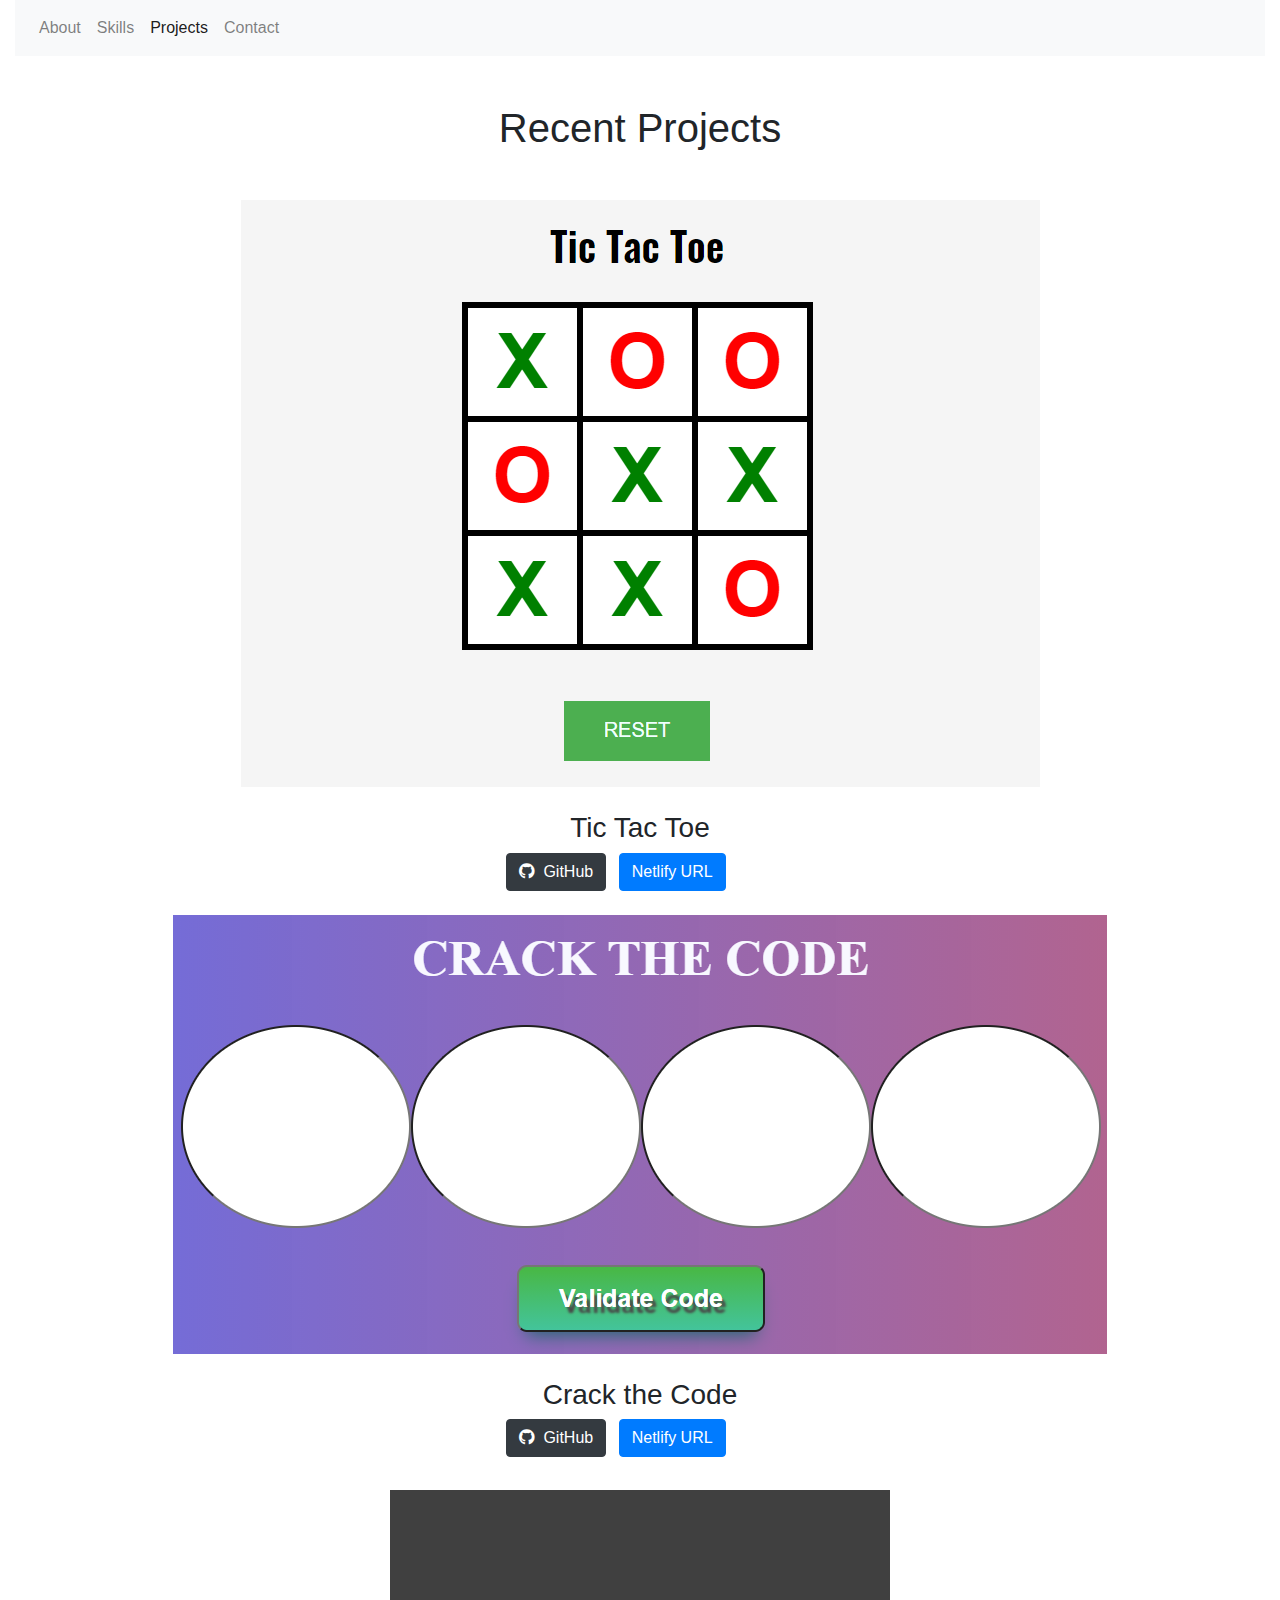
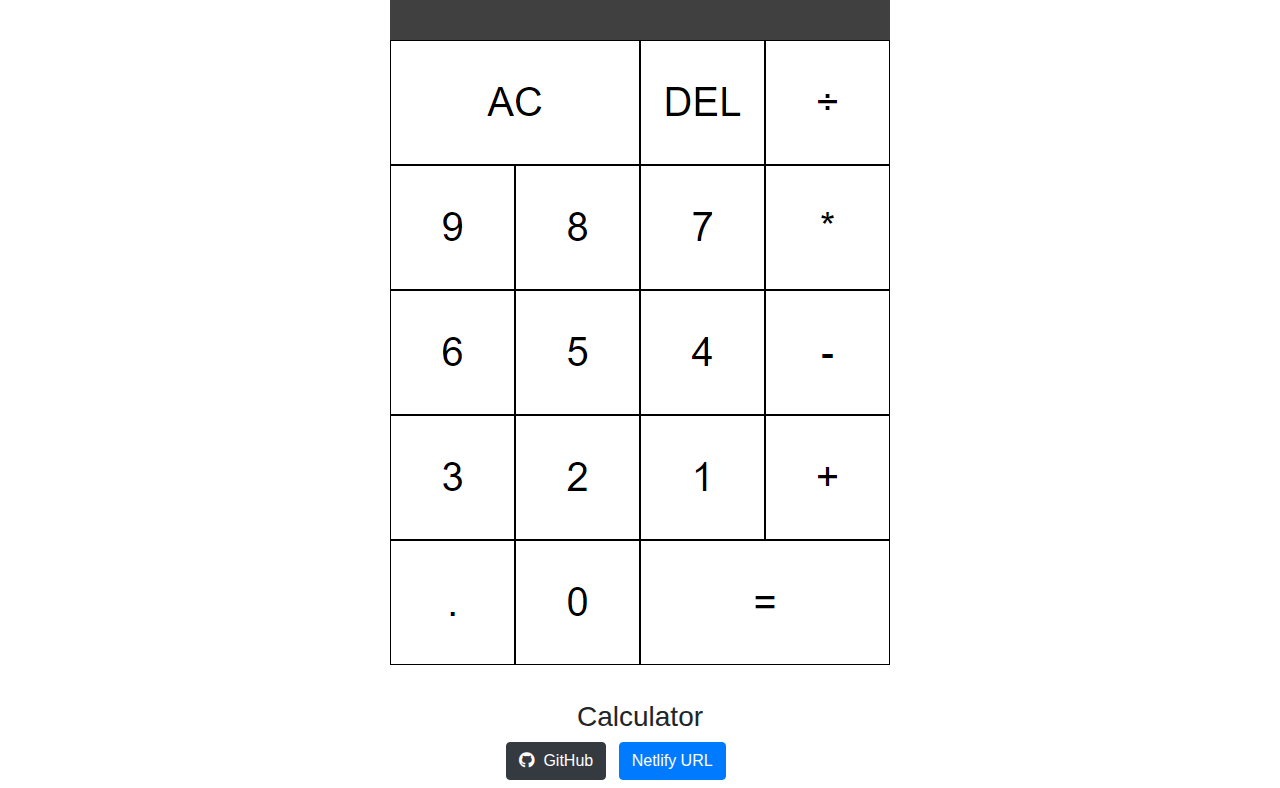
==== html/projects.html @ bb20e1fb "Added Portfolio files" ====
<!DOCTYPE html>
<html lang="en">

<head>
    <meta charset="UTF-8">
    <meta name="viewport" content="width=device-width, initial-scale=1.0">
    <title>Swaroop Portfolio</title>
    <link rel="stylesheet" href="https://maxcdn.bootstrapcdn.com/bootstrap/4.0.0/css/bootstrap.min.css"
        integrity="sha384-Gn5384xqQ1aoWXA+058RXPxPg6fy4IWvTNh0E263XmFcJlSAwiGgFAW/dAiS6JXm" crossorigin="anonymous">
    <link rel="stylesheet" href="../style.css" />
    <link href="https://fonts.googleapis.com/css2?family=Arvo&display=swap" rel="stylesheet">
    <link rel="stylesheet" href="https://cdnjs.cloudflare.com/ajax/libs/font-awesome/5.14.0/css/all.min.css" />
    <script src="https://code.jquery.com/jquery-3.2.1.slim.min.js"
        integrity="sha384-KJ3o2DKtIkvYIK3UENzmM7KCkRr/rE9/Qpg6aAZGJwFDMVNA/GpGFF93hXpG5KkN"
        crossorigin="anonymous"></script>
    <script src="https://cdnjs.cloudflare.com/ajax/libs/popper.js/1.12.9/umd/popper.min.js"
        integrity="sha384-ApNbgh9B+Y1QKtv3Rn7W3mgPxhU9K/ScQsAP7hUibX39j7fakFPskvXusvfa0b4Q"
        crossorigin="anonymous"></script>
    <script src="https://maxcdn.bootstrapcdn.com/bootstrap/4.0.0/js/bootstrap.min.js"
        integrity="sha384-JZR6Spejh4U02d8jOt6vLEHfe/JQGiRRSQQxSfFWpi1MquVdAyjUar5+76PVCmYl"
        crossorigin="anonymous"></script>
</head>

<body>
    <div class="container-fluid">
        <nav class="navbar navbar-expand-lg navbar-light bg-light">
            <button class="navbar-toggler" type="button" data-toggle="collapse" data-target="#navbarTogglerDemo03"
                aria-controls="navbarTogglerDemo03" aria-expanded="false" aria-label="Toggle navigation">
                <span class="navbar-toggler-icon"></span>
            </button>

            <div class="collapse navbar-collapse" id="navbarTogglerDemo03">
                <ul class="navbar-nav mr-auto mt-2 mt-lg-0">
                    <li class="nav-item">
                        <a class="nav-link" href="../index.html">About<span class="sr-only">(current)</span></a>
                    </li>
                    <li class="nav-item">
                        <a class="nav-link" href="./skills.html">Skills</a>
                    </li>
                    <li class="nav-item">
                        <a class="nav-link active" href="#">Projects</a>
                    </li>
                    <li class="nav-item">
                        <a class="nav-link" href="./contact.html">Contact</a>
                    </li>
                </ul>
            </div>
        </nav>
        <h1 class="text-center mt-xl-5 mb-xl-2 mt-lg-5 mb-lg-2 mt-md-5 mb-md-2 mt-sm-5 mb-sm-2">
            Recent Projects
        </h1>

        <div class="container text-center mt-xl-5 mb-xl-2 mt-lg-5 mb-lg-2 mt-md-5 mb-md-2 mt-sm-5 mb-sm-2">
            <img src="../images/TicTacToe.PNG" class="tictactoe-pic" alt="TicTacToe" /><br><br>
            <h3>Tic Tac Toe</h3>
            <a class="btn btn-dark" style="color: white;" href="https://github.com/swaroopkumarbh/workouts/tree/feature/swaroop/Tic%20Tac%20Toe%20ts">
                <i class="fab fa-github mr-xl-2"></i>GitHub
            </a>
            <a class="btn btn-primary ml-xl-2 mr-xl-5 ml-lg-2 
                mr-lg-5 ml-md-2 mr-md-5 ml-sm-2 mr-sm-5 ml-xs-2 mr-xs-5 ml-2 mr-5" style="color: white;"
                href="https://stoic-johnson-8c9579.netlify.app/">
                Netlify URL
            </a>
            <br><br>
            <img src="../images/CrackCode.PNG" class="crack-code-pic" alt="CrackCode" /><br><br>
            <h3>Crack the Code</h3>
            <a class="btn btn-dark" style="color: white;" href="https://github.com/swaroopkumarbh/Hackathon1/tree/master/Crack%20the%20Code">
                <i class="fab fa-github mr-xl-2"></i>GitHub
            </a>
            <a class="btn btn-primary ml-xl-2 mr-xl-5 ml-lg-2 
                mr-lg-5 ml-md-2 mr-md-5 ml-sm-2 mr-sm-5 ml-xs-2 mr-xs-5 ml-2 mr-5" style="color: white;"
                href="https://clever-rosalind-3667a9.netlify.app/">
                Netlify URL
            </a>
            <br><br>
            <img src="../images/Calculator.PNG" class="calculator-pic" alt="calculator" /><br><br>
            <h3>Calculator</h3>
            <a class="btn btn-dark" style="color: white;" href="https://github.com/swaroopkumarbh/workouts/tree/feature/swaroop/Calculator">
                <i class="fab fa-github mr-xl-2"></i>GitHub
            </a>
            <a class="btn btn-primary ml-xl-2 mr-xl-5 ml-lg-2 
                mr-lg-5 ml-md-2 mr-md-5 ml-sm-2 mr-sm-5 ml-xs-2 mr-xs-5 ml-2 mr-5" style="color: white;"
                href="https://romantic-wing-b56c6b.netlify.app/">
                Netlify URL
            </a>
        </div>

    </div>

</body>

</html>
---- style.css ----
.profile-pic {
  border-radius: 5%;
  z-index: 1;
}
.about-text {
  font-family: "Arvo", serif;
  margin-top: 13% !important;
}
.location {
  margin-left: 1%;
}
.card {
  height: 450px;
  border: 1px black solid;
  background-color: rgb(253, 250, 250);
  border-radius: 10px;
  margin-top: 11px;
}

.project-image {
  max-width: 50%;
}
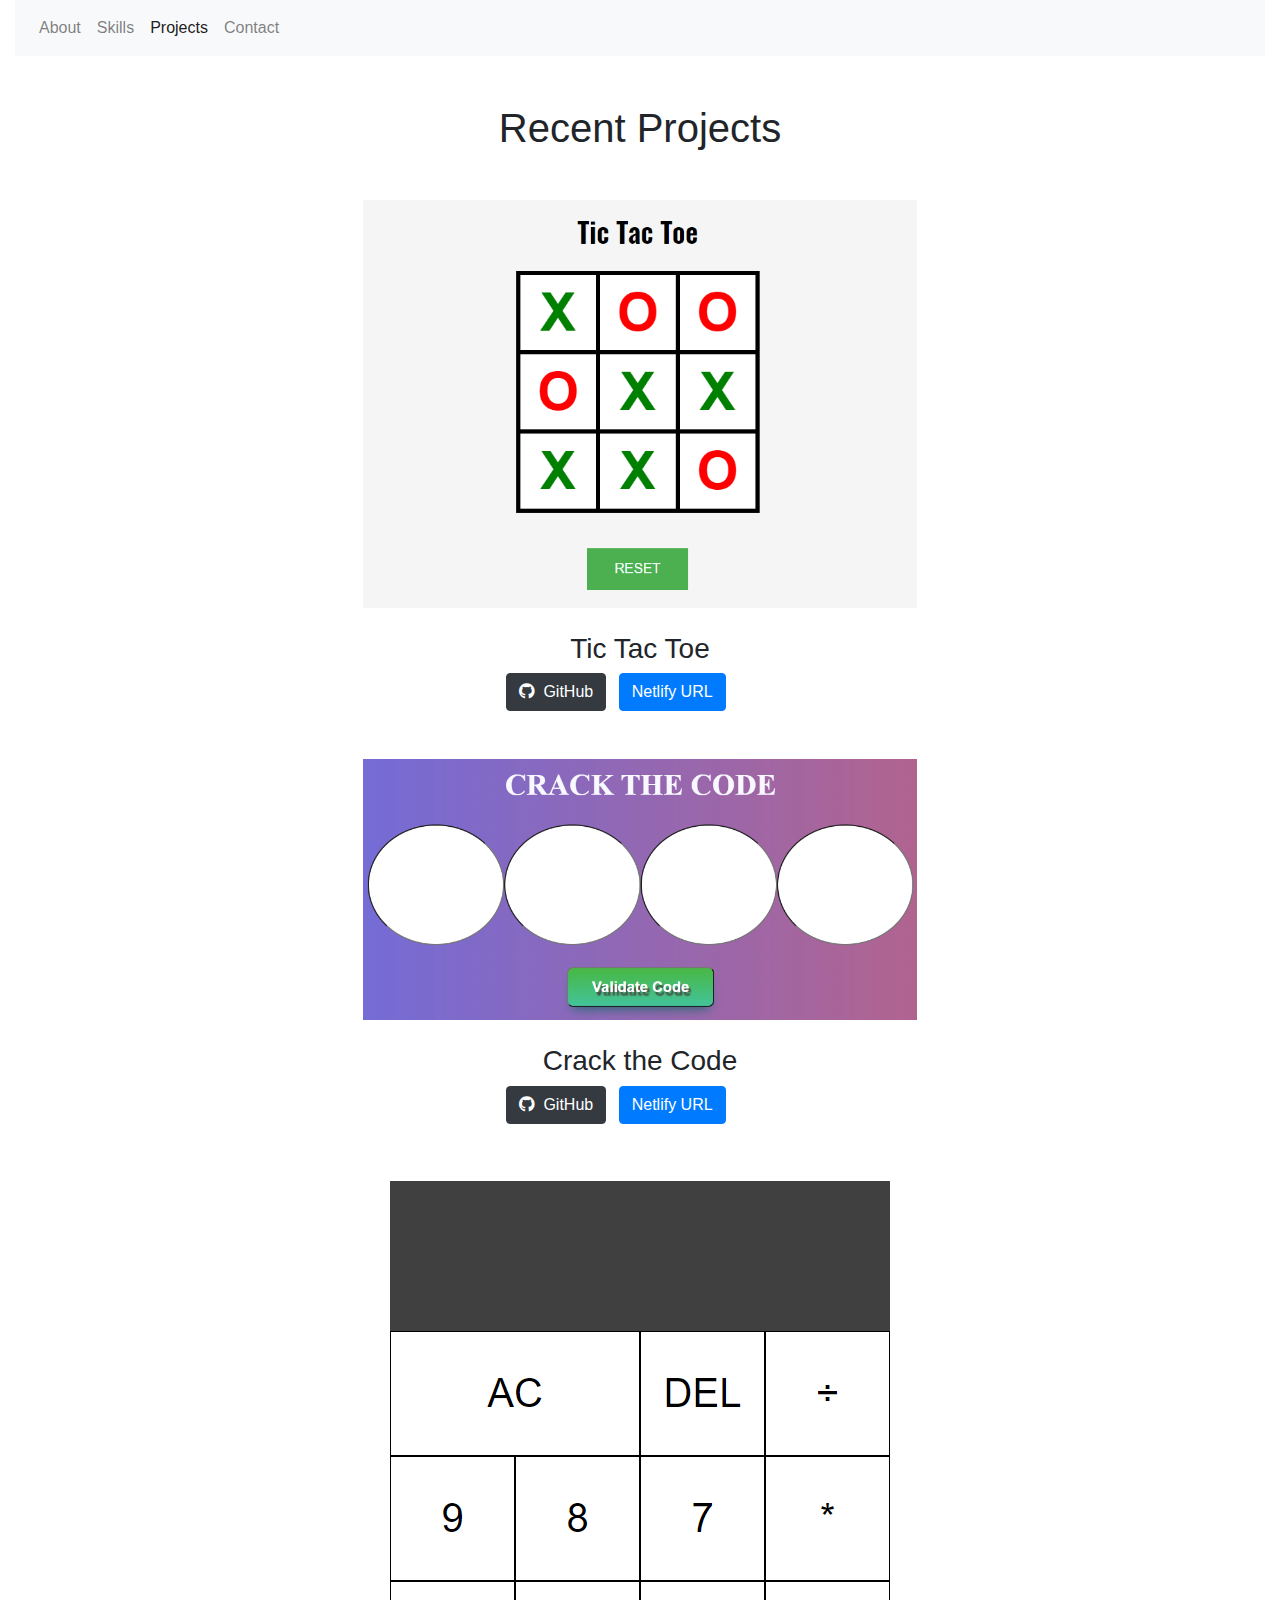
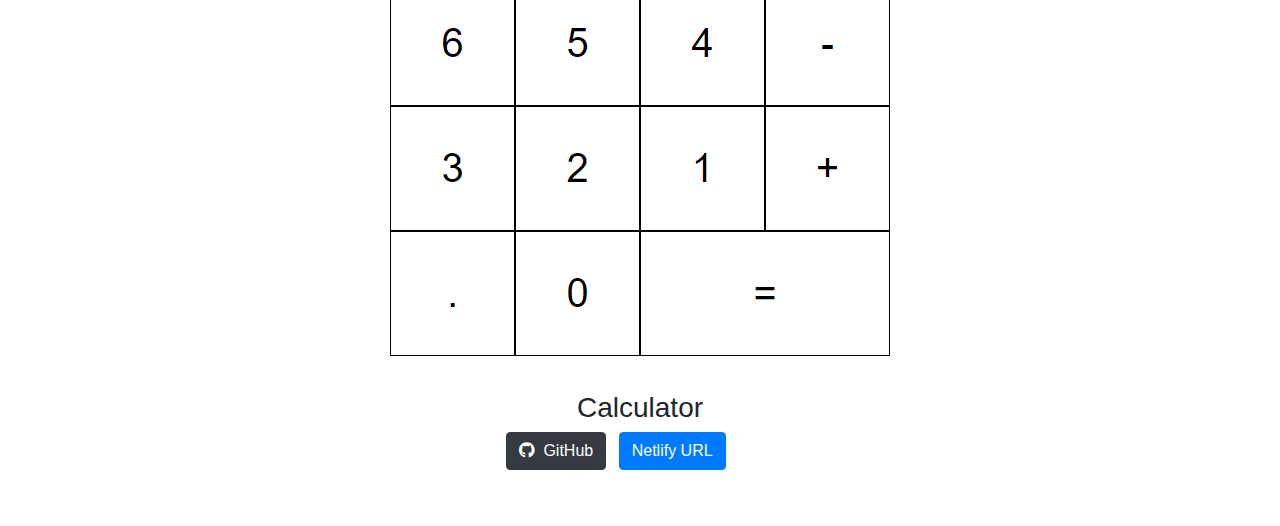
==== commit 1eb18299: "Added Portfolio files with Responsive Screen" ====
--- a/html/projects.html
+++ b/html/projects.html
@@ -51,7 +51,8 @@
         </h1>
 
         <div class="container text-center mt-xl-5 mb-xl-2 mt-lg-5 mb-lg-2 mt-md-5 mb-md-2 mt-sm-5 mb-sm-2">
-            <img src="../images/TicTacToe.PNG" class="tictactoe-pic" alt="TicTacToe" /><br><br>
+            <div>
+                <img src="../images/TicTacToe.PNG" class="tictactoe-pic project-image" alt="TicTacToe"/><br><br>
             <h3>Tic Tac Toe</h3>
             <a class="btn btn-dark" style="color: white;" href="https://github.com/swaroopkumarbh/workouts/tree/feature/swaroop/Tic%20Tac%20Toe%20ts">
                 <i class="fab fa-github mr-xl-2"></i>GitHub
@@ -61,8 +62,10 @@
                 href="https://stoic-johnson-8c9579.netlify.app/">
                 Netlify URL
             </a>
+            </div>
             <br><br>
-            <img src="../images/CrackCode.PNG" class="crack-code-pic" alt="CrackCode" /><br><br>
+            <div>
+                <img src="../images/CrackCode.PNG" class="crack-code-pic project-image" alt="CrackCode" /><br><br>
             <h3>Crack the Code</h3>
             <a class="btn btn-dark" style="color: white;" href="https://github.com/swaroopkumarbh/Hackathon1/tree/master/Crack%20the%20Code">
                 <i class="fab fa-github mr-xl-2"></i>GitHub
@@ -72,8 +75,10 @@
                 href="https://clever-rosalind-3667a9.netlify.app/">
                 Netlify URL
             </a>
+            </div>
             <br><br>
-            <img src="../images/Calculator.PNG" class="calculator-pic" alt="calculator" /><br><br>
+            <div>
+                <img src="../images/Calculator.PNG" class="calculator-pic project-image" alt="calculator" /><br><br>
             <h3>Calculator</h3>
             <a class="btn btn-dark" style="color: white;" href="https://github.com/swaroopkumarbh/workouts/tree/feature/swaroop/Calculator">
                 <i class="fab fa-github mr-xl-2"></i>GitHub
@@ -83,6 +88,8 @@
                 href="https://romantic-wing-b56c6b.netlify.app/">
                 Netlify URL
             </a>
+            </div>
+            <br><br>
         </div>
 
     </div>
